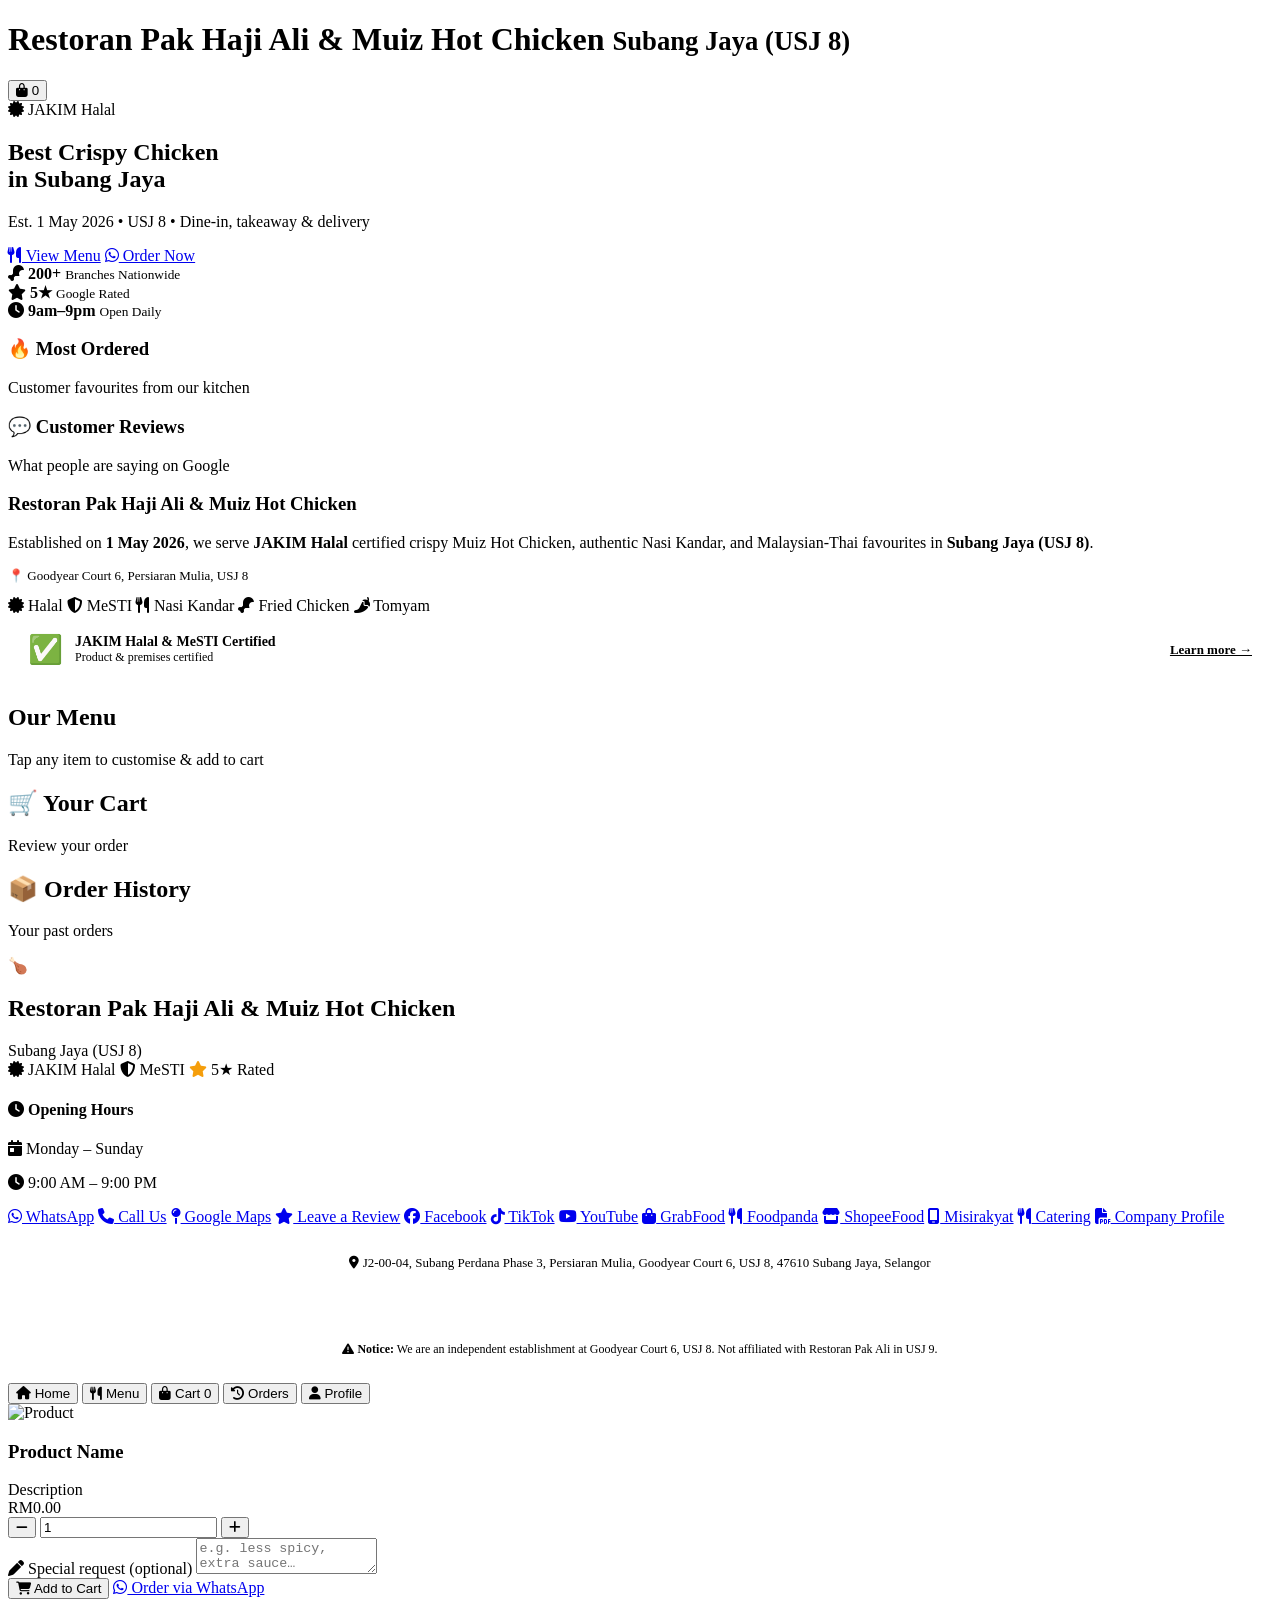
==== index.html @ 06a5733d "Add initial index.html for restaurant website Initial HTML structure for Restoran Pak Haji Ali & Mui" ====
<!DOCTYPE html>
<html lang="en">
<head>
    <meta charset="UTF-8" />
    <meta name="viewport" content="width=device-width, initial-scale=1.0, viewport-fit=cover, maximum-scale=1.0, user-scalable=no" />
    <meta name="theme-color" content="#d62828" />
    <meta name="apple-mobile-web-app-capable" content="yes" />
    <meta name="apple-mobile-web-app-status-bar-style" content="black-translucent" />
    <meta name="apple-mobile-web-app-title" content="Restoran Pak Haji Ali & Muiz Hot Chicken" />
    <meta name="description" content="Restoran Pak Haji Ali & Muiz Hot Chicken - Subang Jaya (USJ 8). JAKIM Halal certified, serving crispy fried chicken, Nasi Kandar & Malaysian-Thai cuisine." />
    <link rel="manifest" href="manifest.json" />
    <link rel="icon" type="image/svg+xml" href="favicon.svg" />
    <link rel="icon" type="image/png" sizes="96x96" href="favicon-96x96.png" />
    <link rel="apple-touch-icon" href="apple-touch-icon.png" />

    <title>Restoran Pak Haji Ali & Muiz Hot Chicken - Subang Jaya (USJ 8)</title>

    <!-- Font Awesome (non-blocking) -->
    <link rel="preload" href="https://cdnjs.cloudflare.com/ajax/libs/font-awesome/6.5.0/webfonts/fa-solid-900.woff2" as="font" type="font/woff2" crossorigin />
    <link rel="stylesheet" href="https://cdnjs.cloudflare.com/ajax/libs/font-awesome/6.5.0/css/all.min.css" media="print" onload="this.media='all'" />
    <noscript><link rel="stylesheet" href="https://cdnjs.cloudflare.com/ajax/libs/font-awesome/6.5.0/css/all.min.css" /></noscript>

    <!-- Main CSS -->
    <link rel="stylesheet" href="style.css" />
</head>
<body>

    <!-- ===== TOAST ===== -->
    <div id="toast" class="toast"></div>

    <!-- ===== APP HEADER ===== -->
    <header class="app-header">
        <div class="app-header-inner">
            <h1>
                Restoran Pak Haji Ali &amp; Muiz Hot Chicken
                <small>Subang Jaya (USJ 8)</small>
            </h1>
            <div class="header-actions">
                <button id="headerCartBtn" aria-label="Cart">
                    <i class="fas fa-shopping-bag"></i>
                    <span class="header-cart-badge" id="headerCartBadge">0</span>
                </button>
            </div>
        </div>
    </header>

    <!-- ===== PAGES ===== -->

    <!-- HOME -->
    <main class="container" id="pageHome">
        <div class="page active" data-page="home">

            <!-- Hero -->
            <div class="hero">
                <div class="hero-badge"><i class="fas fa-certificate"></i> JAKIM Halal</div>
                <h2>Best Crispy Chicken<br />in Subang Jaya</h2>
                <p>Est. 1 May 2026 • USJ 8 • Dine-in, takeaway &amp; delivery</p>
                <div class="hero-actions">
                    <a href="#menu" class="btn btn-white" id="heroMenuBtn"><i class="fas fa-utensils"></i> View Menu</a>
                    <a href="https://wa.me/60179081447?text=Hi%2C%20I%20want%20to%20place%20an%20order%20from%20Restoran%20Pak%20Haji%20Ali%20%26%20Muiz%20Hot%20Chicken%20-%20Subang%20Jaya%20(USJ%208)." target="_blank" rel="noopener" class="btn btn-outline-white"><i class="fab fa-whatsapp"></i> Order Now</a>
                </div>
            </div>

            <!-- Quick Stats -->
            <div class="quick-stats">
                <div class="quick-stat">
                    <i class="fas fa-drumstick-bite"></i>
                    <strong>200+</strong>
                    <small>Branches Nationwide</small>
                </div>
                <div class="quick-stat">
                    <i class="fas fa-star"></i>
                    <strong>5★</strong>
                    <small>Google Rated</small>
                </div>
                <div class="quick-stat">
                    <i class="fas fa-clock"></i>
                    <strong>9am–9pm</strong>
                    <small>Open Daily</small>
                </div>
            </div>

            <!-- Featured Items -->
            <div style="margin-bottom: 6px;">
                <h3 class="section-title">🔥 Most Ordered</h3>
                <p class="section-sub">Customer favourites from our kitchen</p>
            </div>
            <div class="featured-scroll" id="featuredScroll">
                <!-- Rendered by JS -->
            </div>

            <!-- Reviews -->
            <div style="margin-top: 6px; margin-bottom: 6px;">
                <h3 class="section-title">💬 Customer Reviews</h3>
                <p class="section-sub">What people are saying on Google</p>
            </div>
            <div class="review-scroll" id="reviewScroll">
                <!-- Rendered by JS -->
            </div>

            <!-- About Snippet -->
            <div class="about-snippet">
                <h3>Restoran <span>Pak Haji Ali</span> &amp; Muiz Hot Chicken</h3>
                <p>Established on <strong>1 May 2026</strong>, we serve <strong>JAKIM Halal</strong> certified crispy Muiz Hot Chicken, authentic Nasi Kandar, and Malaysian-Thai favourites in <strong>Subang Jaya (USJ 8)</strong>.</p>
                <p style="font-size:13px;color:var(--text-tertiary);">📍 Goodyear Court 6, Persiaran Mulia, USJ 8</p>
                <div class="tags">
                    <span><i class="fas fa-certificate" style="color:var(--primary);"></i> Halal</span>
                    <span><i class="fas fa-shield-halved" style="color:var(--primary);"></i> MeSTI</span>
                    <span><i class="fas fa-utensils"></i> Nasi Kandar</span>
                    <span><i class="fas fa-drumstick-bite"></i> Fried Chicken</span>
                    <span><i class="fas fa-pepper-hot"></i> Tomyam</span>
                </div>
            </div>

            <!-- Certifications -->
            <div style="background:var(--bg-card);border-radius:var(--radius);padding:18px 20px;box-shadow:var(--shadow);margin-bottom:16px;">
                <div style="display:flex;flex-wrap:wrap;gap:10px;align-items:center;justify-content:space-between;">
                    <div style="display:flex;align-items:center;gap:12px;">
                        <span style="font-size:28px;">✅</span>
                        <div>
                            <div style="font-weight:700;font-size:14px;color:var(--dark);">JAKIM Halal &amp; MeSTI Certified</div>
                            <div style="font-size:12px;color:var(--text-tertiary);">Product &amp; premises certified</div>
                        </div>
                    </div>
                    <a href="#profile" style="font-size:13px;font-weight:600;color:var(--primary);">Learn more →</a>
                </div>
            </div>

        </div>
    </main>

    <!-- MENU -->
    <main class="container" id="pageMenu">
        <div class="page" data-page="menu">

            <div style="margin-bottom:4px;">
                <h2 class="section-title">Our Menu</h2>
                <p class="section-sub">Tap any item to customise &amp; add to cart</p>
            </div>

            <!-- Category filter -->
            <div class="menu-categories" id="menuCategories">
                <!-- Rendered by JS -->
            </div>

            <!-- Product grid -->
            <div class="menu-grid" id="menuGrid">
                <!-- Rendered by JS -->
            </div>

        </div>
    </main>

    <!-- CART -->
    <main class="container" id="pageCart">
        <div class="page" data-page="cart">

            <h2 class="section-title">🛒 Your Cart</h2>
            <p class="section-sub" id="cartSub">Review your order</p>

            <div id="cartContent">
                <!-- Rendered by JS -->
            </div>

        </div>
    </main>

    <!-- ORDERS -->
    <main class="container" id="pageOrders">
        <div class="page" data-page="orders">

            <h2 class="section-title">📦 Order History</h2>
            <p class="section-sub">Your past orders</p>

            <div id="ordersContent">
                <!-- Rendered by JS -->
            </div>

        </div>
    </main>

    <!-- PROFILE -->
    <main class="container" id="pageProfile">
        <div class="page" data-page="profile">

            <div class="profile-card">
                <div class="logo">🍗</div>
                <h2>Restoran Pak Haji Ali &amp; Muiz Hot Chicken</h2>
                <div class="sub">Subang Jaya (USJ 8)</div>
                <div class="badge-row">
                    <span><i class="fas fa-certificate" style="color:var(--primary);"></i> JAKIM Halal</span>
                    <span><i class="fas fa-shield-halved" style="color:var(--primary);"></i> MeSTI</span>
                    <span><i class="fas fa-star" style="color:#f59e0b;"></i> 5★ Rated</span>
                </div>
            </div>

            <div class="profile-hours">
                <h4><i class="fas fa-clock" style="color:var(--primary);"></i> Opening Hours</h4>
                <p><i class="fas fa-calendar-day"></i> Monday – Sunday</p>
                <p><i class="fas fa-clock"></i> 9:00 AM – 9:00 PM</p>
            </div>

            <div class="profile-links">
                <a href="https://wa.me/60179081447?text=Hi%2C%20I%20want%20to%20place%20an%20order%20from%20Restoran%20Pak%20Haji%20Ali%20%26%20Muiz%20Hot%20Chicken%20-%20Subang%20Jaya%20(USJ%208)." target="_blank" rel="noopener"><i class="fab fa-whatsapp"></i> WhatsApp</a>
                <a href="tel:+60179081447"><i class="fas fa-phone"></i> Call Us</a>
                <a href="https://g.page/r/CUrZw9xvAXIPEBE" target="_blank" rel="noopener"><i class="fas fa-map-pin"></i> Google Maps</a>
                <a href="https://g.page/r/CUrZw9xvAXIPEBE/review" target="_blank" rel="noopener"><i class="fas fa-star"></i> Leave a Review</a>
                <a href="https://www.facebook.com/61591075012810/" target="_blank" rel="noopener"><i class="fab fa-facebook"></i> Facebook</a>
                <a href="https://www.tiktok.com/@muiz.fried.chicken" target="_blank" rel="noopener"><i class="fab fa-tiktok"></i> TikTok</a>
                <a href="https://www.youtube.com/@MHCRestoranPakHajiAli" target="_blank" rel="noopener"><i class="fab fa-youtube"></i> YouTube</a>
                <a href="https://r.grab.com/g/6-20260630_094247_c8be9e5df8e142aeba682bdb1ba93358_MEXMPS-1-C6D2TUKFCP2UT6" target="_blank" rel="noopener"><i class="fas fa-bag-shopping"></i> GrabFood</a>
                <a href="https://www.foodpanda.my/restaurant/bn66/restoran-pak-haji-ali-and-muiz-hot-chicken-bn66" target="_blank" rel="noopener"><i class="fas fa-utensils"></i> Foodpanda</a>
                <a href="https://shopee.com.my/universal-link/now-food/shop/20561288?deep_and_deferred=1&shareChannel=copy_info" target="_blank" rel="noopener"><i class="fas fa-store"></i> ShopeeFood</a>
                <a href="https://link.misirakyat.com/vendor/a1fc8eb6-2559-4031-b513-e5c07874a04b" target="_blank" rel="noopener"><i class="fas fa-mobile-screen"></i> Misirakyat</a>
                <a href="/menu/catering/"><i class="fas fa-utensils"></i> Catering</a>
                <a href="/menu/company-profile.html"><i class="fas fa-file-pdf"></i> Company Profile</a>
            </div>

            <div style="background:var(--bg-card);border-radius:var(--radius);padding:16px 18px;box-shadow:var(--shadow);font-size:13px;color:var(--text-tertiary);text-align:center;margin-bottom:16px;">
                <p><i class="fas fa-location-dot" style="color:var(--primary);"></i> J2-00-04, Subang Perdana Phase 3, Persiaran Mulia, Goodyear Court 6, USJ 8, 47610 Subang Jaya, Selangor</p>
            </div>

            <div style="background:var(--bg-card);border-radius:var(--radius);padding:14px 16px;box-shadow:var(--shadow);font-size:12px;color:var(--text-tertiary);text-align:center;border-left:3px solid var(--primary);">
                <p><i class="fas fa-triangle-exclamation" style="color:var(--primary);"></i> <strong>Notice:</strong> We are an independent establishment at Goodyear Court 6, USJ 8. Not affiliated with Restoran Pak Ali in USJ 9.</p>
            </div>

        </div>
    </main>

    <!-- ===== BOTTOM NAV ===== -->
    <nav class="bottom-nav" id="bottomNav" role="tablist">
        <button class="active" data-page="home" role="tab" aria-selected="true">
            <i class="fas fa-house"></i>
            <span>Home</span>
        </button>
        <button data-page="menu" role="tab" aria-selected="false">
            <i class="fas fa-utensils"></i>
            <span>Menu</span>
        </button>
        <button data-page="cart" role="tab" aria-selected="false" id="navCartBtn">
            <i class="fas fa-shopping-bag"></i>
            <span>Cart</span>
            <span class="nav-badge" id="navCartBadge">0</span>
        </button>
        <button data-page="orders" role="tab" aria-selected="false">
            <i class="fas fa-clock-rotate-left"></i>
            <span>Orders</span>
        </button>
        <button data-page="profile" role="tab" aria-selected="false">
            <i class="fas fa-user"></i>
            <span>Profile</span>
        </button>
    </nav>

    <!-- ===== MODAL ===== -->
    <div class="modal-overlay" id="modalOverlay">
        <div class="modal-sheet" id="modalSheet">
            <div class="handle"></div>
            <img id="modalImg" src="" alt="Product" />
            <h3 id="modalName">Product Name</h3>
            <div class="desc" id="modalDesc">Description</div>
            <div class="price" id="modalPrice">RM0.00</div>

            <div class="qty-row">
                <button id="modalQtyMinus"><i class="fas fa-minus"></i></button>
                <input type="number" id="modalQty" value="1" min="1" />
                <button id="modalQtyPlus"><i class="fas fa-plus"></i></button>
            </div>

            <div class="request-field">
                <label for="modalRequest"><i class="fas fa-pen"></i> Special request (optional)</label>
                <textarea id="modalRequest" rows="2" placeholder="e.g. less spicy, extra sauce…"></textarea>
            </div>

            <div class="modal-actions">
                <button class="btn-add" id="modalAddCart"><i class="fas fa-shopping-cart"></i> Add to Cart</button>
                <a class="btn-wa" id="modalWaBtn" href="#" target="_blank" rel="noopener"><i class="fab fa-whatsapp"></i> Order via WhatsApp</a>
            </div>
        </div>
    </div>

    <!-- ===== SCRIPTS ===== -->
    <script src="script.js" defer></script>
</body>
                                            </html>
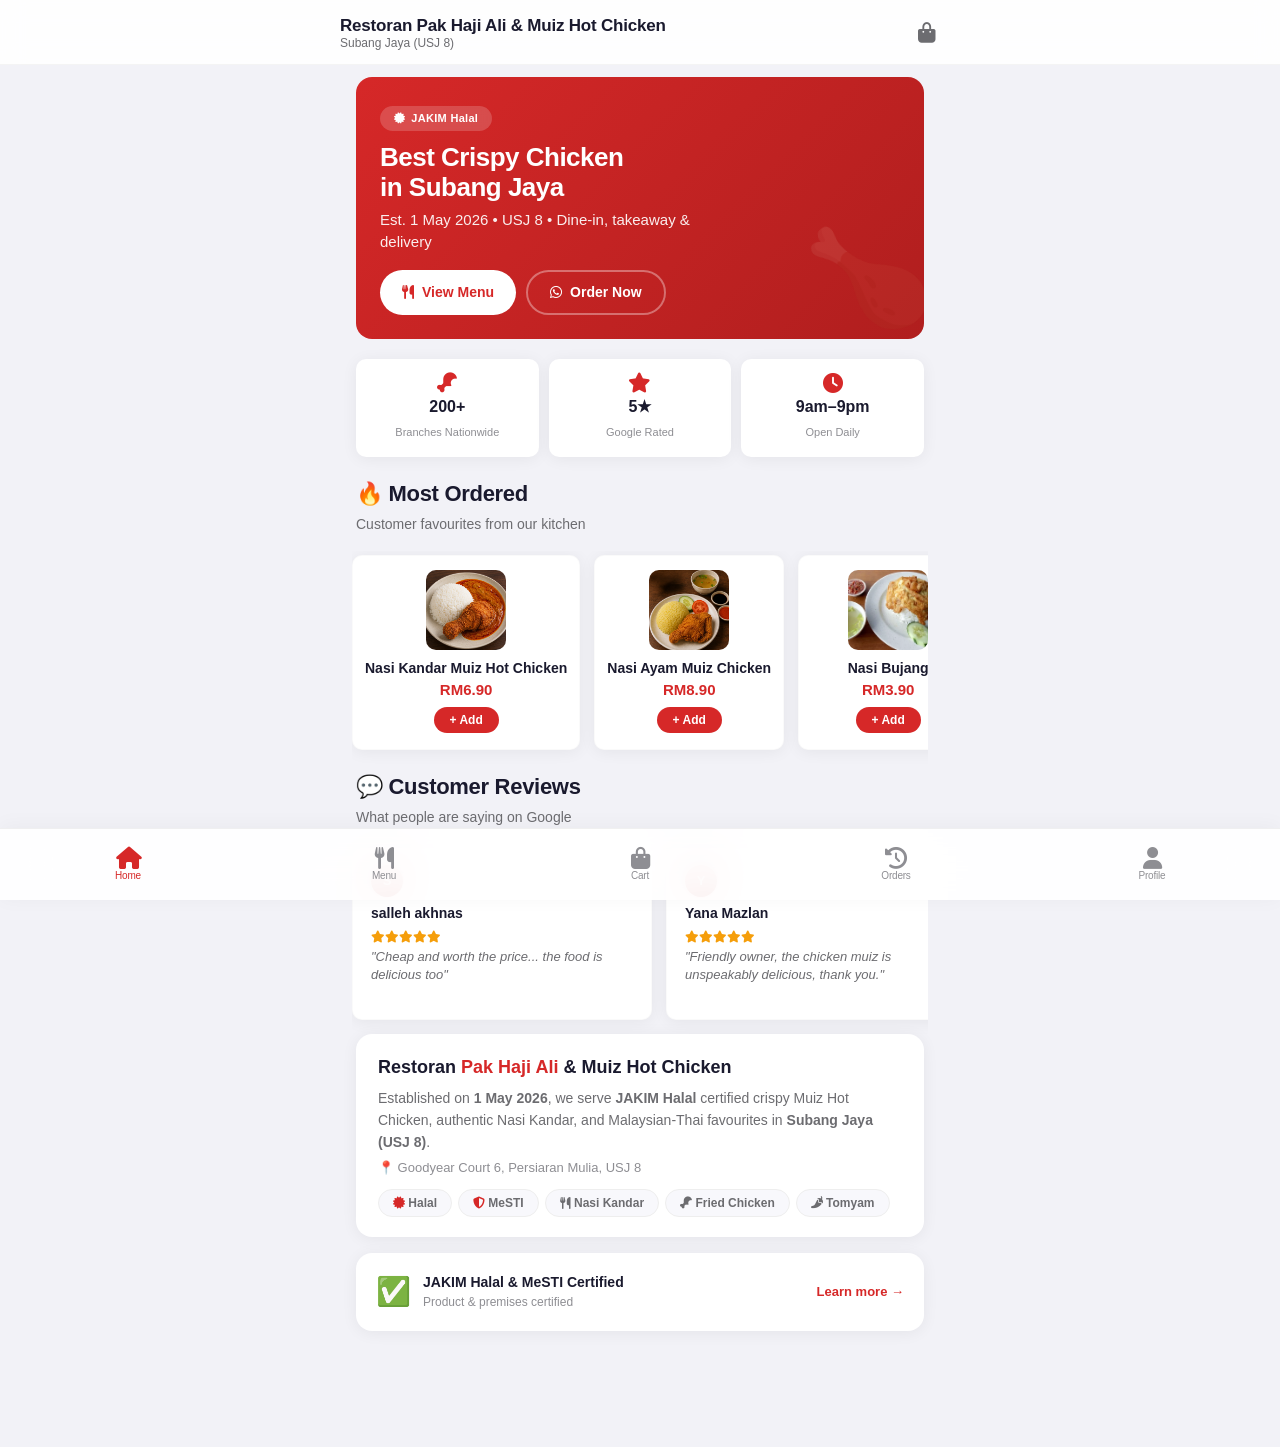
==== commit 3b70eed8: "Enhance SEO with Open Graph and Twitter meta tags Added Open Graph and Twitter Card meta tags for be" ====
--- a/index.html
+++ b/index.html
@@ -14,6 +14,24 @@
     <link rel="apple-touch-icon" href="apple-touch-icon.png" />
 
     <title>Restoran Pak Haji Ali & Muiz Hot Chicken - Subang Jaya (USJ 8)</title>
+     <!-- ✅ ADD THESE LINES -->
+    <link rel="canonical" href="https://pakhajiali.github.io/muizhotchichicken/" />
+    
+    <!-- Open Graph for social sharing (WhatsApp, Facebook, etc.) -->
+    <meta property="og:title" content="Restoran Pak Haji Ali & Muiz Hot Chicken - Subang Jaya (USJ 8)" />
+    <meta property="og:description" content="JAKIM Halal certified crispy Muiz Hot Chicken, Nasi Kandar & Tomyam in USJ 8. Order now for dine-in or delivery!" />
+    <meta property="og:image" content="https://pakhajiali.github.io/muizhotchichicken/logo.webp" />
+    <meta property="og:image:width" content="1200" />
+    <meta property="og:image:height" content="630" />
+    <meta property="og:url" content="https://pakhajiali.github.io/muizhotchichicken/" />
+    <meta property="og:type" content="website" />
+    <meta property="og:site_name" content="Restoran Pak Haji Ali & Muiz Hot Chicken" />
+    
+    <!-- Twitter Cards -->
+    <meta name="twitter:card" content="summary_large_image" />
+    <meta name="twitter:title" content="Restoran Pak Haji Ali & Muiz Hot Chicken - Subang Jaya (USJ 8)" />
+    <meta name="twitter:description" content="JAKIM Halal certified crispy Muiz Hot Chicken, Nasi Kandar & Tomyam in USJ 8." />
+    <meta name="twitter:image" content="https://pakhajiali.github.io/muizhotchichicken/logo.webp" />
 
     <!-- Font Awesome (non-blocking) -->
     <link rel="preload" href="https://cdnjs.cloudflare.com/ajax/libs/font-awesome/6.5.0/webfonts/fa-solid-900.woff2" as="font" type="font/woff2" crossorigin />
--- a/style.css
+++ b/style.css
@@ -0,0 +1,1219 @@
+/* ============================================================
+   RESET & BASE
+   ============================================================ */
+*,
+*::before,
+*::after {
+    margin: 0;
+    padding: 0;
+    box-sizing: border-box;
+}
+:root {
+    --primary: #d62828;
+    --primary-dark: #b01e1e;
+    --primary-light: #ff6b6b;
+    --primary-gradient: linear-gradient(135deg, #d62828, #b01e1e);
+    --dark: #1a1a2e;
+    --text: #1c1c1e;
+    --text-secondary: #6c6c70;
+    --text-tertiary: #8e8e93;
+    --bg: #f2f2f7;
+    --bg-card: #ffffff;
+    --bg-card-alt: #f8f8fc;
+    --shadow: 0 2px 16px rgba(0, 0, 0, 0.06);
+    --shadow-lg: 0 8px 40px rgba(0, 0, 0, 0.10);
+    --radius: 16px;
+    --radius-sm: 10px;
+    --radius-full: 9999px;
+    --nav-height: 72px;
+    --safe-bottom: env(safe-area-inset-bottom, 0px);
+    --transition: 0.25s cubic-bezier(0.2, 0.9, 0.4, 1);
+}
+html {
+    scroll-behavior: smooth;
+    -webkit-tap-highlight-color: transparent;
+}
+body {
+    font-family: -apple-system, BlinkMacSystemFont, "Segoe UI", Roboto, Helvetica, Arial, sans-serif;
+    background: var(--bg);
+    color: var(--text);
+    line-height: 1.5;
+    padding-bottom: calc(var(--nav-height) + var(--safe-bottom) + 8px);
+    min-height: 100vh;
+    min-height: 100dvh;
+    overflow-x: hidden;
+    -webkit-font-smoothing: antialiased;
+    -moz-osx-font-smoothing: grayscale;
+}
+a {
+    text-decoration: none;
+    color: inherit;
+}
+img {
+    display: block;
+    max-width: 100%;
+}
+button {
+    font: inherit;
+    cursor: pointer;
+    border: none;
+    background: none;
+    -webkit-tap-highlight-color: transparent;
+}
+input,
+textarea {
+    font: inherit;
+    outline: none;
+    border: none;
+}
+::-webkit-scrollbar {
+    width: 4px;
+    height: 4px;
+}
+::-webkit-scrollbar-track {
+    background: transparent;
+}
+::-webkit-scrollbar-thumb {
+    background: var(--primary);
+    border-radius: 20px;
+}
+
+/* ============================================================
+   UTILITY
+   ============================================================ */
+.container {
+    max-width: 600px;
+    margin: 0 auto;
+    padding: 0 16px;
+}
+.section-title {
+    font-size: 22px;
+    font-weight: 700;
+    letter-spacing: -0.3px;
+    color: var(--dark);
+    margin-bottom: 4px;
+}
+.section-sub {
+    font-size: 14px;
+    color: var(--text-secondary);
+    margin-bottom: 16px;
+}
+.badge-red {
+    display: inline-flex;
+    align-items: center;
+    gap: 6px;
+    background: #fef0ef;
+    color: var(--primary);
+    padding: 4px 14px;
+    border-radius: var(--radius-full);
+    font-size: 11px;
+    font-weight: 700;
+    text-transform: uppercase;
+    letter-spacing: 0.4px;
+    border: 1px solid rgba(214, 40, 40, 0.12);
+}
+
+/* ============================================================
+   PAGE CONTAINER
+   ============================================================ */
+.page {
+    display: none;
+    animation: fadeUp 0.35s ease;
+    padding-top: 12px;
+    padding-bottom: 20px;
+}
+.page.active {
+    display: block;
+}
+@keyframes fadeUp {
+    from {
+        opacity: 0;
+        transform: translateY(18px);
+    }
+    to {
+        opacity: 1;
+        transform: translateY(0);
+    }
+}
+
+/* ============================================================
+   HEADER (app-style)
+   ============================================================ */
+.app-header {
+    background: var(--bg-card);
+    padding: 14px 16px 12px;
+    border-bottom: 1px solid rgba(0, 0, 0, 0.04);
+    position: sticky;
+    top: 0;
+    z-index: 50;
+    backdrop-filter: blur(12px);
+    -webkit-backdrop-filter: blur(12px);
+    background: rgba(255, 255, 255, 0.88);
+}
+.app-header-inner {
+    max-width: 600px;
+    margin: 0 auto;
+    display: flex;
+    align-items: center;
+    justify-content: space-between;
+}
+.app-header h1 {
+    font-size: 17px;
+    font-weight: 700;
+    letter-spacing: -0.2px;
+    color: var(--dark);
+    line-height: 1.2;
+}
+.app-header h1 small {
+    display: block;
+    font-size: 12px;
+    font-weight: 400;
+    color: var(--text-secondary);
+    letter-spacing: 0;
+}
+.header-actions {
+    display: flex;
+    align-items: center;
+    gap: 12px;
+}
+.header-actions button {
+    position: relative;
+    font-size: 20px;
+    color: var(--text-secondary);
+    padding: 4px;
+    transition: var(--transition);
+}
+.header-actions button:hover {
+    color: var(--primary);
+}
+.header-cart-badge {
+    position: absolute;
+    top: -4px;
+    right: -6px;
+    background: var(--primary);
+    color: #fff;
+    font-size: 10px;
+    font-weight: 700;
+    min-width: 18px;
+    height: 18px;
+    border-radius: 30px;
+    display: flex;
+    align-items: center;
+    justify-content: center;
+    padding: 0 5px;
+}
+
+/* ============================================================
+   BOTTOM NAV – iOS STYLE
+   ============================================================ */
+.bottom-nav {
+    position: fixed;
+    bottom: 0;
+    left: 0;
+    right: 0;
+    height: calc(var(--nav-height) + var(--safe-bottom));
+    padding-bottom: var(--safe-bottom);
+    background: rgba(255, 255, 255, 0.92);
+    backdrop-filter: blur(24px);
+    -webkit-backdrop-filter: blur(24px);
+    border-top: 1px solid rgba(0, 0, 0, 0.06);
+    display: flex;
+    align-items: stretch;
+    justify-content: space-around;
+    z-index: 999;
+    box-shadow: 0 -2px 20px rgba(0, 0, 0, 0.04);
+}
+.bottom-nav button {
+    flex: 1;
+    display: flex;
+    flex-direction: column;
+    align-items: center;
+    justify-content: center;
+    gap: 1px;
+    font-size: 10px;
+    font-weight: 500;
+    color: var(--text-tertiary);
+    transition: var(--transition);
+    padding: 4px 0;
+    position: relative;
+    -webkit-tap-highlight-color: transparent;
+}
+.bottom-nav button i {
+    font-size: 22px;
+    transition: var(--transition);
+}
+.bottom-nav button span {
+    line-height: 1.2;
+    letter-spacing: -0.2px;
+}
+.bottom-nav button.active {
+    color: var(--primary);
+}
+.bottom-nav button.active i {
+    transform: scale(1.02);
+}
+.bottom-nav .nav-badge {
+    position: absolute;
+    top: 2px;
+    right: 50%;
+    transform: translateX(calc(50% + 16px));
+    background: var(--primary);
+    color: #fff;
+    font-size: 9px;
+    font-weight: 700;
+    min-width: 16px;
+    height: 16px;
+    border-radius: 30px;
+    display: flex;
+    align-items: center;
+    justify-content: center;
+    padding: 0 5px;
+    line-height: 1;
+}
+
+/* ============================================================
+   HOME PAGE
+   ============================================================ */
+.hero {
+    background: var(--primary-gradient);
+    border-radius: var(--radius);
+    padding: 28px 24px 24px;
+    margin-bottom: 20px;
+    color: #fff;
+    position: relative;
+    overflow: hidden;
+}
+.hero::after {
+    content: "🍗";
+    position: absolute;
+    right: -8px;
+    bottom: -12px;
+    font-size: 100px;
+    opacity: 0.10;
+    transform: rotate(-8deg);
+}
+.hero-badge {
+    display: inline-flex;
+    align-items: center;
+    gap: 6px;
+    background: rgba(255, 255, 255, 0.18);
+    padding: 4px 14px;
+    border-radius: var(--radius-full);
+    font-size: 11px;
+    font-weight: 600;
+    letter-spacing: 0.3px;
+    margin-bottom: 12px;
+    backdrop-filter: blur(4px);
+}
+.hero h2 {
+    font-size: 26px;
+    font-weight: 800;
+    letter-spacing: -0.5px;
+    line-height: 1.15;
+    margin-bottom: 6px;
+}
+.hero p {
+    font-size: 15px;
+    opacity: 0.92;
+    max-width: 320px;
+    margin-bottom: 16px;
+    line-height: 1.5;
+}
+.hero-actions {
+    display: flex;
+    flex-wrap: wrap;
+    gap: 10px;
+}
+.hero-actions .btn {
+    padding: 10px 22px;
+    border-radius: var(--radius-full);
+    font-weight: 700;
+    font-size: 14px;
+    display: inline-flex;
+    align-items: center;
+    gap: 8px;
+    transition: var(--transition);
+}
+.btn-white {
+    background: #fff;
+    color: var(--primary);
+}
+.btn-white:hover {
+    transform: scale(1.03);
+    box-shadow: 0 4px 20px rgba(0, 0, 0, 0.15);
+}
+.btn-outline-white {
+    background: transparent;
+    color: #fff;
+    border: 2px solid rgba(255, 255, 255, 0.35);
+}
+.btn-outline-white:hover {
+    background: rgba(255, 255, 255, 0.10);
+    border-color: rgba(255, 255, 255, 0.6);
+}
+
+.quick-stats {
+    display: grid;
+    grid-template-columns: repeat(3, 1fr);
+    gap: 10px;
+    margin-bottom: 20px;
+}
+.quick-stat {
+    background: var(--bg-card);
+    border-radius: var(--radius-sm);
+    padding: 14px 10px;
+    text-align: center;
+    box-shadow: var(--shadow);
+}
+.quick-stat i {
+    font-size: 20px;
+    color: var(--primary);
+    display: block;
+    margin-bottom: 2px;
+}
+.quick-stat strong {
+    display: block;
+    font-size: 16px;
+    font-weight: 800;
+    color: var(--dark);
+}
+.quick-stat small {
+    font-size: 11px;
+    color: var(--text-tertiary);
+}
+
+.featured-scroll {
+    display: flex;
+    gap: 14px;
+    overflow-x: auto;
+    padding: 4px 0 14px;
+    scroll-snap-type: x mandatory;
+    -webkit-overflow-scrolling: touch;
+    margin: 0 -4px;
+}
+.featured-scroll::-webkit-scrollbar {
+    display: none;
+}
+.featured-card {
+    flex: 0 0 160px;
+    scroll-snap-align: start;
+    background: var(--bg-card);
+    border-radius: var(--radius-sm);
+    padding: 14px 12px 16px;
+    box-shadow: var(--shadow);
+    text-align: center;
+    transition: var(--transition);
+    border: 1px solid rgba(0, 0, 0, 0.02);
+}
+.featured-card:active {
+    transform: scale(0.96);
+}
+.featured-card img {
+    width: 80px;
+    height: 80px;
+    border-radius: var(--radius-sm);
+    object-fit: cover;
+    margin: 0 auto 8px;
+    background: #f5f0eb;
+}
+.featured-card h4 {
+    font-size: 14px;
+    font-weight: 700;
+    color: var(--dark);
+    white-space: nowrap;
+    overflow: hidden;
+    text-overflow: ellipsis;
+}
+.featured-card .price {
+    font-size: 15px;
+    font-weight: 800;
+    color: var(--primary);
+}
+.featured-card .add-btn {
+    margin-top: 6px;
+    background: var(--primary);
+    color: #fff;
+    padding: 4px 16px;
+    border-radius: var(--radius-full);
+    font-size: 12px;
+    font-weight: 700;
+    transition: var(--transition);
+}
+.featured-card .add-btn:active {
+    transform: scale(0.92);
+}
+
+.review-scroll {
+    display: flex;
+    gap: 14px;
+    overflow-x: auto;
+    padding: 4px 0 14px;
+    scroll-snap-type: x mandatory;
+    -webkit-overflow-scrolling: touch;
+    margin: 0 -4px;
+}
+.review-scroll::-webkit-scrollbar {
+    display: none;
+}
+.review-card {
+    flex: 0 0 260px;
+    scroll-snap-align: start;
+    background: var(--bg-card);
+    border-radius: var(--radius-sm);
+    padding: 16px 18px;
+    box-shadow: var(--shadow);
+    border: 1px solid rgba(0, 0, 0, 0.02);
+}
+.review-card .avatar {
+    width: 32px;
+    height: 32px;
+    border-radius: 50%;
+    background: var(--primary-gradient);
+    color: #fff;
+    display: flex;
+    align-items: center;
+    justify-content: center;
+    font-weight: 700;
+    font-size: 13px;
+    text-transform: uppercase;
+    margin-bottom: 6px;
+}
+.review-card .name {
+    font-weight: 700;
+    font-size: 14px;
+    color: var(--dark);
+}
+.review-card .text {
+    font-size: 13px;
+    color: var(--text-secondary);
+    font-style: italic;
+    margin-top: 2px;
+    line-height: 1.4;
+}
+.review-card .stars {
+    color: #f59e0b;
+    font-size: 12px;
+    margin-top: 4px;
+}
+
+.about-snippet {
+    background: var(--bg-card);
+    border-radius: var(--radius);
+    padding: 20px 22px;
+    box-shadow: var(--shadow);
+    margin-bottom: 16px;
+}
+.about-snippet h3 {
+    font-size: 18px;
+    font-weight: 800;
+    color: var(--dark);
+    margin-bottom: 6px;
+}
+.about-snippet h3 span {
+    color: var(--primary);
+}
+.about-snippet p {
+    font-size: 14px;
+    color: var(--text-secondary);
+    line-height: 1.6;
+    margin-bottom: 4px;
+}
+.about-snippet .tags {
+    display: flex;
+    flex-wrap: wrap;
+    gap: 6px;
+    margin-top: 10px;
+}
+.about-snippet .tags span {
+    background: var(--bg-card-alt);
+    padding: 4px 14px;
+    border-radius: var(--radius-full);
+    font-size: 12px;
+    font-weight: 600;
+    color: var(--text-secondary);
+    border: 1px solid #eee;
+}
+
+/* ============================================================
+   MENU PAGE
+   ============================================================ */
+.menu-categories {
+    display: flex;
+    gap: 8px;
+    overflow-x: auto;
+    padding: 4px 0 14px;
+    -webkit-overflow-scrolling: touch;
+    margin: 0 -4px;
+    scrollbar-width: none;
+}
+.menu-categories::-webkit-scrollbar {
+    display: none;
+}
+.menu-categories button {
+    flex: 0 0 auto;
+    padding: 8px 18px;
+    border-radius: var(--radius-full);
+    font-size: 13px;
+    font-weight: 600;
+    color: var(--text-secondary);
+    background: var(--bg-card);
+    border: 1px solid #e8e8ed;
+    transition: var(--transition);
+    white-space: nowrap;
+    box-shadow: var(--shadow);
+}
+.menu-categories button.active {
+    background: var(--primary);
+    color: #fff;
+    border-color: var(--primary);
+}
+.menu-categories button:active {
+    transform: scale(0.94);
+}
+
+.menu-grid {
+    display: grid;
+    grid-template-columns: 1fr 1fr;
+    gap: 12px;
+    margin-top: 4px;
+}
+.menu-item {
+    background: var(--bg-card);
+    border-radius: var(--radius-sm);
+    padding: 14px 14px 16px;
+    box-shadow: var(--shadow);
+    transition: var(--transition);
+    border: 1px solid rgba(0, 0, 0, 0.02);
+    display: flex;
+    flex-direction: column;
+    cursor: pointer;
+}
+.menu-item:active {
+    transform: scale(0.97);
+}
+.menu-item img {
+    width: 100%;
+    aspect-ratio: 1/1;
+    border-radius: var(--radius-sm);
+    object-fit: cover;
+    background: #f5f0eb;
+    margin-bottom: 8px;
+}
+.menu-item h4 {
+    font-size: 14px;
+    font-weight: 700;
+    color: var(--dark);
+    line-height: 1.2;
+}
+.menu-item .desc {
+    font-size: 12px;
+    color: var(--text-tertiary);
+    margin-top: 2px;
+    flex: 1;
+    line-height: 1.3;
+}
+.menu-item .bottom {
+    display: flex;
+    align-items: center;
+    justify-content: space-between;
+    margin-top: 8px;
+}
+.menu-item .price {
+    font-size: 16px;
+    font-weight: 800;
+    color: var(--primary);
+}
+.menu-item .add-small {
+    background: var(--primary);
+    color: #fff;
+    padding: 4px 14px;
+    border-radius: var(--radius-full);
+    font-size: 12px;
+    font-weight: 700;
+    transition: var(--transition);
+}
+.menu-item .add-small:active {
+    transform: scale(0.92);
+}
+
+/* ============================================================
+   CART PAGE
+   ============================================================ */
+.cart-empty {
+    text-align: center;
+    padding: 48px 20px;
+    color: var(--text-secondary);
+}
+.cart-empty i {
+    font-size: 56px;
+    color: #ddd;
+    display: block;
+    margin-bottom: 12px;
+}
+.cart-empty h3 {
+    font-size: 20px;
+    font-weight: 700;
+    color: var(--dark);
+}
+.cart-empty p {
+    font-size: 14px;
+}
+
+.cart-list {
+    display: flex;
+    flex-direction: column;
+    gap: 10px;
+    margin-bottom: 16px;
+}
+.cart-item-card {
+    background: var(--bg-card);
+    border-radius: var(--radius-sm);
+    padding: 14px 16px;
+    box-shadow: var(--shadow);
+    display: flex;
+    align-items: center;
+    gap: 14px;
+    border: 1px solid rgba(0, 0, 0, 0.02);
+}
+.cart-item-card img {
+    width: 52px;
+    height: 52px;
+    border-radius: var(--radius-sm);
+    object-fit: cover;
+    background: #f5f0eb;
+    flex-shrink: 0;
+}
+.cart-item-card .info {
+    flex: 1;
+    min-width: 0;
+}
+.cart-item-card .info h4 {
+    font-size: 14px;
+    font-weight: 700;
+    color: var(--dark);
+}
+.cart-item-card .info .price {
+    font-size: 14px;
+    font-weight: 700;
+    color: var(--primary);
+}
+.cart-item-card .info .request {
+    font-size: 11px;
+    color: var(--text-tertiary);
+    font-style: italic;
+    margin-top: 1px;
+}
+.cart-item-card .controls {
+    display: flex;
+    align-items: center;
+    gap: 6px;
+    flex-shrink: 0;
+}
+.cart-item-card .controls button {
+    width: 28px;
+    height: 28px;
+    border-radius: 50%;
+    background: var(--bg-card-alt);
+    font-size: 14px;
+    font-weight: 700;
+    color: var(--text-secondary);
+    transition: var(--transition);
+    display: flex;
+    align-items: center;
+    justify-content: center;
+    border: 1px solid #e8e8ed;
+}
+.cart-item-card .controls button:active {
+    transform: scale(0.90);
+}
+.cart-item-card .controls button.remove {
+    background: none;
+    border: none;
+    color: #ccc;
+    font-size: 16px;
+}
+.cart-item-card .controls button.remove:active {
+    color: var(--primary);
+}
+.cart-item-card .controls .qty {
+    font-weight: 700;
+    font-size: 14px;
+    min-width: 20px;
+    text-align: center;
+}
+
+.cart-summary {
+    background: var(--bg-card);
+    border-radius: var(--radius);
+    padding: 18px 20px 20px;
+    box-shadow: var(--shadow);
+    margin-top: 4px;
+}
+.cart-summary .row {
+    display: flex;
+    justify-content: space-between;
+    font-size: 14px;
+    padding: 6px 0;
+    color: var(--text-secondary);
+}
+.cart-summary .row.total {
+    font-size: 20px;
+    font-weight: 800;
+    color: var(--dark);
+    border-top: 1px solid #eee;
+    padding-top: 12px;
+    margin-top: 4px;
+}
+.cart-summary .row.total .amount {
+    color: var(--primary);
+}
+.cart-summary .checkout-btn {
+    width: 100%;
+    padding: 14px;
+    border-radius: var(--radius-full);
+    background: #25D366;
+    color: #fff;
+    font-weight: 700;
+    font-size: 17px;
+    display: flex;
+    align-items: center;
+    justify-content: center;
+    gap: 10px;
+    margin-top: 14px;
+    transition: var(--transition);
+}
+.cart-summary .checkout-btn:active {
+    transform: scale(0.97);
+}
+.cart-summary .checkout-btn i {
+    font-size: 20px;
+}
+
+/* ============================================================
+   ORDERS PAGE
+   ============================================================ */
+.order-card {
+    background: var(--bg-card);
+    border-radius: var(--radius-sm);
+    padding: 16px 18px;
+    box-shadow: var(--shadow);
+    margin-bottom: 10px;
+    border-left: 4px solid var(--primary);
+}
+.order-card .top {
+    display: flex;
+    justify-content: space-between;
+    align-items: center;
+}
+.order-card .top .date {
+    font-size: 13px;
+    color: var(--text-tertiary);
+}
+.order-card .top .status {
+    font-size: 12px;
+    font-weight: 700;
+    color: #0d7b37;
+    background: #e8f8ed;
+    padding: 2px 14px;
+    border-radius: var(--radius-full);
+}
+.order-card .items {
+    font-size: 14px;
+    color: var(--text-secondary);
+    margin-top: 6px;
+}
+.order-card .total {
+    font-size: 16px;
+    font-weight: 800;
+    color: var(--dark);
+    margin-top: 4px;
+}
+.order-empty {
+    text-align: center;
+    padding: 48px 20px;
+    color: var(--text-secondary);
+}
+.order-empty i {
+    font-size: 48px;
+    color: #ddd;
+    display: block;
+    margin-bottom: 12px;
+}
+
+/* ============================================================
+   PROFILE PAGE
+   ============================================================ */
+.profile-card {
+    background: var(--bg-card);
+    border-radius: var(--radius);
+    padding: 24px 22px;
+    box-shadow: var(--shadow);
+    margin-bottom: 16px;
+    text-align: center;
+}
+.profile-card .logo {
+    width: 80px;
+    height: 80px;
+    border-radius: 50%;
+    background: var(--primary-gradient);
+    margin: 0 auto 12px;
+    display: flex;
+    align-items: center;
+    justify-content: center;
+    font-size: 36px;
+    color: #fff;
+    font-weight: 800;
+    box-shadow: 0 4px 20px rgba(214, 40, 40, 0.25);
+}
+.profile-card h2 {
+    font-size: 20px;
+    font-weight: 800;
+    color: var(--dark);
+}
+.profile-card .sub {
+    font-size: 14px;
+    color: var(--text-secondary);
+    margin-bottom: 4px;
+}
+.profile-card .badge-row {
+    display: flex;
+    flex-wrap: wrap;
+    justify-content: center;
+    gap: 6px;
+    margin-top: 10px;
+}
+.profile-card .badge-row span {
+    background: var(--bg-card-alt);
+    padding: 4px 14px;
+    border-radius: var(--radius-full);
+    font-size: 12px;
+    font-weight: 600;
+    color: var(--text-secondary);
+    border: 1px solid #eee;
+}
+
+.profile-links {
+    display: grid;
+    grid-template-columns: 1fr 1fr;
+    gap: 10px;
+    margin-bottom: 16px;
+}
+.profile-links a {
+    background: var(--bg-card);
+    border-radius: var(--radius-sm);
+    padding: 14px 16px;
+    box-shadow: var(--shadow);
+    display: flex;
+    align-items: center;
+    gap: 12px;
+    font-size: 14px;
+    font-weight: 600;
+    color: var(--text);
+    transition: var(--transition);
+    border: 1px solid rgba(0, 0, 0, 0.02);
+}
+.profile-links a:active {
+    transform: scale(0.96);
+}
+.profile-links a i {
+    font-size: 18px;
+    color: var(--primary);
+    width: 24px;
+    text-align: center;
+}
+
+.profile-hours {
+    background: var(--bg-card);
+    border-radius: var(--radius);
+    padding: 18px 22px;
+    box-shadow: var(--shadow);
+    margin-bottom: 16px;
+}
+.profile-hours h4 {
+    font-size: 15px;
+    font-weight: 700;
+    color: var(--dark);
+    margin-bottom: 6px;
+}
+.profile-hours p {
+    font-size: 14px;
+    color: var(--text-secondary);
+}
+.profile-hours p i {
+    color: var(--primary);
+    margin-right: 6px;
+}
+
+/* ============================================================
+   MODAL
+   ============================================================ */
+.modal-overlay {
+    position: fixed;
+    inset: 0;
+    background: rgba(0, 0, 0, 0.55);
+    backdrop-filter: blur(8px);
+    -webkit-backdrop-filter: blur(8px);
+    z-index: 2000;
+    display: none;
+    align-items: flex-end;
+    justify-content: center;
+    padding: 20px;
+}
+.modal-overlay.open {
+    display: flex;
+}
+.modal-sheet {
+    background: var(--bg-card);
+    width: 100%;
+    max-width: 500px;
+    border-radius: 28px 28px 0 0;
+    padding: 24px 24px 32px;
+    animation: slideUp 0.35s cubic-bezier(0.2, 0.9, 0.4, 1);
+    max-height: 92vh;
+    overflow-y: auto;
+}
+@keyframes slideUp {
+    from {
+        transform: translateY(60px);
+        opacity: 0;
+    }
+    to {
+        transform: translateY(0);
+        opacity: 1;
+    }
+}
+.modal-sheet .handle {
+    width: 40px;
+    height: 4px;
+    border-radius: 10px;
+    background: #ddd;
+    margin: 0 auto 16px;
+}
+.modal-sheet img {
+    width: 100%;
+    max-height: 200px;
+    object-fit: cover;
+    border-radius: var(--radius-sm);
+    background: #f5f0eb;
+    margin-bottom: 14px;
+}
+.modal-sheet h3 {
+    font-size: 22px;
+    font-weight: 800;
+    color: var(--dark);
+}
+.modal-sheet .desc {
+    font-size: 14px;
+    color: var(--text-secondary);
+    margin: 4px 0 8px;
+}
+.modal-sheet .price {
+    font-size: 28px;
+    font-weight: 800;
+    color: var(--primary);
+    margin-bottom: 14px;
+}
+.modal-sheet .qty-row {
+    display: flex;
+    align-items: center;
+    gap: 14px;
+    margin: 12px 0;
+}
+.modal-sheet .qty-row button {
+    width: 40px;
+    height: 40px;
+    border-radius: 50%;
+    background: var(--bg-card-alt);
+    font-size: 18px;
+    font-weight: 700;
+    color: var(--text-secondary);
+    border: 1px solid #e8e8ed;
+    transition: var(--transition);
+    display: flex;
+    align-items: center;
+    justify-content: center;
+}
+.modal-sheet .qty-row button:active {
+    transform: scale(0.90);
+}
+.modal-sheet .qty-row input {
+    width: 60px;
+    text-align: center;
+    font-size: 18px;
+    font-weight: 700;
+    background: var(--bg-card-alt);
+    border-radius: var(--radius-sm);
+    padding: 8px;
+    border: 1px solid #e8e8ed;
+}
+.modal-sheet .request-field {
+    margin: 12px 0 16px;
+}
+.modal-sheet .request-field label {
+    display: block;
+    font-size: 13px;
+    font-weight: 600;
+    color: var(--text-secondary);
+    margin-bottom: 4px;
+}
+.modal-sheet .request-field textarea {
+    width: 100%;
+    padding: 10px 14px;
+    border-radius: var(--radius-sm);
+    border: 1px solid #e8e8ed;
+    background: var(--bg-card-alt);
+    resize: vertical;
+    font-size: 14px;
+    transition: var(--transition);
+}
+.modal-sheet .request-field textarea:focus {
+    border-color: var(--primary);
+}
+.modal-sheet .modal-actions {
+    display: flex;
+    flex-direction: column;
+    gap: 10px;
+}
+.modal-sheet .modal-actions .btn-add {
+    background: var(--primary);
+    color: #fff;
+    padding: 14px;
+    border-radius: var(--radius-full);
+    font-weight: 700;
+    font-size: 17px;
+    display: flex;
+    align-items: center;
+    justify-content: center;
+    gap: 10px;
+    transition: var(--transition);
+}
+.modal-sheet .modal-actions .btn-add:active {
+    transform: scale(0.97);
+}
+.modal-sheet .modal-actions .btn-wa {
+    background: #25D366;
+    color: #fff;
+    padding: 14px;
+    border-radius: var(--radius-full);
+    font-weight: 700;
+    font-size: 17px;
+    display: flex;
+    align-items: center;
+    justify-content: center;
+    gap: 10px;
+    transition: var(--transition);
+}
+.modal-sheet .modal-actions .btn-wa:active {
+    transform: scale(0.97);
+}
+
+/* ============================================================
+   TOAST
+   ============================================================ */
+.toast {
+    position: fixed;
+    bottom: calc(var(--nav-height) + var(--safe-bottom) + 20px);
+    left: 50%;
+    transform: translateX(-50%) translateY(100px);
+    background: var(--dark);
+    color: #fff;
+    padding: 12px 24px;
+    border-radius: var(--radius-full);
+    font-size: 14px;
+    font-weight: 600;
+    box-shadow: var(--shadow-lg);
+    z-index: 3000;
+    opacity: 0;
+    transition: all 0.4s cubic-bezier(0.2, 0.9, 0.4, 1);
+    white-space: nowrap;
+    pointer-events: none;
+}
+.toast.show {
+    opacity: 1;
+    transform: translateX(-50%) translateY(0);
+}
+
+/* ============================================================
+   RESPONSIVE
+   ============================================================ */
+@media (max-width: 480px) {
+    .menu-grid {
+        grid-template-columns: 1fr 1fr;
+        gap: 10px;
+    }
+    .menu-item {
+        padding: 10px 10px 14px;
+    }
+    .menu-item h4 {
+        font-size: 13px;
+    }
+    .menu-item .price {
+        font-size: 14px;
+    }
+    .hero h2 {
+        font-size: 24px;
+    }
+    .hero p {
+        font-size: 14px;
+    }
+    .quick-stats {
+        grid-template-columns: repeat(3, 1fr);
+        gap: 8px;
+    }
+    .quick-stat {
+        padding: 10px 8px;
+    }
+    .quick-stat strong {
+        font-size: 14px;
+    }
+    .profile-links {
+        grid-template-columns: 1fr;
+    }
+    .featured-card {
+        flex: 0 0 140px;
+    }
+    .review-card {
+        flex: 0 0 220px;
+    }
+    .modal-sheet {
+        padding: 20px 18px 24px;
+    }
+    .modal-sheet h3 {
+        font-size: 20px;
+    }
+    .modal-sheet .price {
+        font-size: 24px;
+    }
+}
+@media (min-width: 600px) {
+    .menu-grid {
+        grid-template-columns: repeat(3, 1fr);
+    }
+    .featured-card {
+        flex: 0 0 180px;
+    }
+    .review-card {
+        flex: 0 0 300px;
+    }
+}
+@media (max-width: 380px) {
+    .menu-grid {
+        grid-template-columns: 1fr 1fr;
+        gap: 8px;
+    }
+    .menu-item {
+        padding: 8px 8px 12px;
+    }
+    .menu-item h4 {
+        font-size: 12px;
+    }
+    .menu-item .price {
+        font-size: 13px;
+    }
+    .hero h2 {
+        font-size: 20px;
+    }
+    .hero {
+        padding: 20px 16px 18px;
+    }
+}
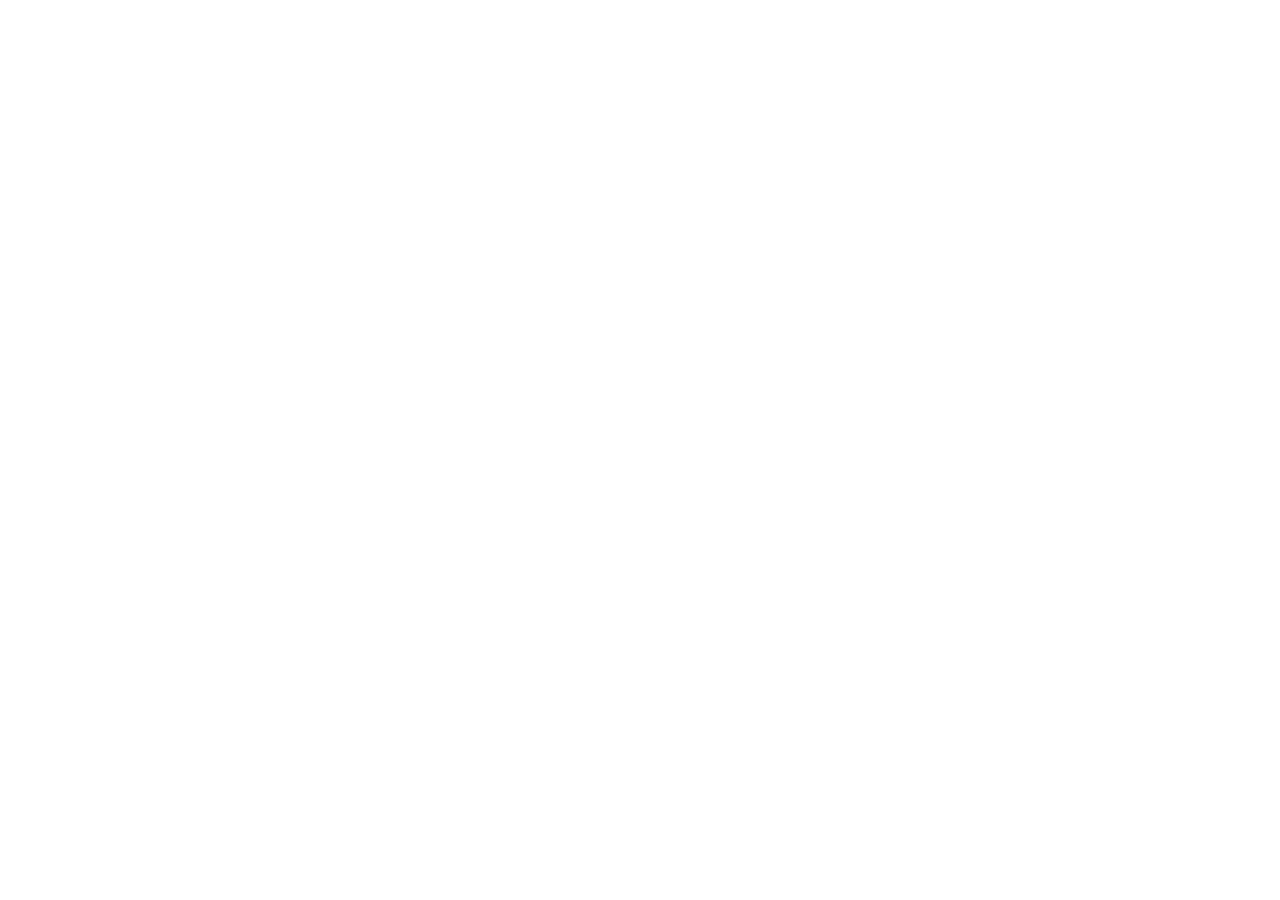
==== commit 827c2fce: "Add redirect and update viewport in index.html Updated the index.html file to include a redirect to " ====
--- a/index.html
+++ b/index.html
@@ -2,302 +2,40 @@
 <html lang="en">
 <head>
     <meta charset="UTF-8" />
-    <meta name="viewport" content="width=device-width, initial-scale=1.0, viewport-fit=cover, maximum-scale=1.0, user-scalable=no" />
-    <meta name="theme-color" content="#d62828" />
-    <meta name="apple-mobile-web-app-capable" content="yes" />
-    <meta name="apple-mobile-web-app-status-bar-style" content="black-translucent" />
-    <meta name="apple-mobile-web-app-title" content="Restoran Pak Haji Ali & Muiz Hot Chicken" />
-    <meta name="description" content="Restoran Pak Haji Ali & Muiz Hot Chicken - Subang Jaya (USJ 8). JAKIM Halal certified, serving crispy fried chicken, Nasi Kandar & Malaysian-Thai cuisine." />
-    <link rel="manifest" href="manifest.json" />
-    <link rel="icon" type="image/svg+xml" href="favicon.svg" />
-    <link rel="icon" type="image/png" sizes="96x96" href="favicon-96x96.png" />
-    <link rel="apple-touch-icon" href="apple-touch-icon.png" />
-
-    <title>Restoran Pak Haji Ali & Muiz Hot Chicken - Subang Jaya (USJ 8)</title>
-     <!-- ✅ ADD THESE LINES -->
-    <link rel="canonical" href="https://pakhajiali.github.io/muizhotchichicken/" />
-    
-    <!-- Open Graph for social sharing (WhatsApp, Facebook, etc.) -->
-    <meta property="og:title" content="Restoran Pak Haji Ali & Muiz Hot Chicken - Subang Jaya (USJ 8)" />
-    <meta property="og:description" content="JAKIM Halal certified crispy Muiz Hot Chicken, Nasi Kandar & Tomyam in USJ 8. Order now for dine-in or delivery!" />
-    <meta property="og:image" content="https://pakhajiali.github.io/muizhotchichicken/logo.webp" />
-    <meta property="og:image:width" content="1200" />
-    <meta property="og:image:height" content="630" />
-    <meta property="og:url" content="https://pakhajiali.github.io/muizhotchichicken/" />
-    <meta property="og:type" content="website" />
-    <meta property="og:site_name" content="Restoran Pak Haji Ali & Muiz Hot Chicken" />
-    
-    <!-- Twitter Cards -->
-    <meta name="twitter:card" content="summary_large_image" />
-    <meta name="twitter:title" content="Restoran Pak Haji Ali & Muiz Hot Chicken - Subang Jaya (USJ 8)" />
-    <meta name="twitter:description" content="JAKIM Halal certified crispy Muiz Hot Chicken, Nasi Kandar & Tomyam in USJ 8." />
-    <meta name="twitter:image" content="https://pakhajiali.github.io/muizhotchichicken/logo.webp" />
-
-    <!-- Font Awesome (non-blocking) -->
-    <link rel="preload" href="https://cdnjs.cloudflare.com/ajax/libs/font-awesome/6.5.0/webfonts/fa-solid-900.woff2" as="font" type="font/woff2" crossorigin />
-    <link rel="stylesheet" href="https://cdnjs.cloudflare.com/ajax/libs/font-awesome/6.5.0/css/all.min.css" media="print" onload="this.media='all'" />
-    <noscript><link rel="stylesheet" href="https://cdnjs.cloudflare.com/ajax/libs/font-awesome/6.5.0/css/all.min.css" /></noscript>
-
-    <!-- Main CSS -->
-    <link rel="stylesheet" href="style.css" />
+    <meta name="viewport" content="width=device-width, initial-scale=1.0" />
+    <title>Redirecting to Restoran Pak Haji Ali & Muiz Hot Chicken</title>
+    <meta http-equiv="refresh" content="0; url=https://pakhajiali.github.io/muizhotchicken/" />
+    <link rel="canonical" href="https://pakhajiali.github.io/muizhotchicken/" />
+    <style>
+        body {
+            font-family: -apple-system, BlinkMacSystemFont, "Segoe UI", Roboto, sans-serif;
+            display: flex;
+            align-items: center;
+            justify-content: center;
+            height: 100vh;
+            margin: 0;
+            background: #f2f2f7;
+            color: #1c1c1e;
+            text-align: center;
+            padding: 20px;
+        }
+        .container {
+            max-width: 400px;
+        }
+        .logo { font-size: 60px; margin-bottom: 16px; }
+        h1 { font-size: 24px; font-weight: 800; color: #d62828; }
+        p { color: #6c6c70; }
+        a { color: #d62828; font-weight: 700; text-decoration: none; }
+        a:hover { text-decoration: underline; }
+    </style>
 </head>
 <body>
-
-    <!-- ===== TOAST ===== -->
-    <div id="toast" class="toast"></div>
-
-    <!-- ===== APP HEADER ===== -->
-    <header class="app-header">
-        <div class="app-header-inner">
-            <h1>
-                Restoran Pak Haji Ali &amp; Muiz Hot Chicken
-                <small>Subang Jaya (USJ 8)</small>
-            </h1>
-            <div class="header-actions">
-                <button id="headerCartBtn" aria-label="Cart">
-                    <i class="fas fa-shopping-bag"></i>
-                    <span class="header-cart-badge" id="headerCartBadge">0</span>
-                </button>
-            </div>
-        </div>
-    </header>
-
-    <!-- ===== PAGES ===== -->
-
-    <!-- HOME -->
-    <main class="container" id="pageHome">
-        <div class="page active" data-page="home">
-
-            <!-- Hero -->
-            <div class="hero">
-                <div class="hero-badge"><i class="fas fa-certificate"></i> JAKIM Halal</div>
-                <h2>Best Crispy Chicken<br />in Subang Jaya</h2>
-                <p>Est. 1 May 2026 • USJ 8 • Dine-in, takeaway &amp; delivery</p>
-                <div class="hero-actions">
-                    <a href="#menu" class="btn btn-white" id="heroMenuBtn"><i class="fas fa-utensils"></i> View Menu</a>
-                    <a href="https://wa.me/60179081447?text=Hi%2C%20I%20want%20to%20place%20an%20order%20from%20Restoran%20Pak%20Haji%20Ali%20%26%20Muiz%20Hot%20Chicken%20-%20Subang%20Jaya%20(USJ%208)." target="_blank" rel="noopener" class="btn btn-outline-white"><i class="fab fa-whatsapp"></i> Order Now</a>
-                </div>
-            </div>
-
-            <!-- Quick Stats -->
-            <div class="quick-stats">
-                <div class="quick-stat">
-                    <i class="fas fa-drumstick-bite"></i>
-                    <strong>200+</strong>
-                    <small>Branches Nationwide</small>
-                </div>
-                <div class="quick-stat">
-                    <i class="fas fa-star"></i>
-                    <strong>5★</strong>
-                    <small>Google Rated</small>
-                </div>
-                <div class="quick-stat">
-                    <i class="fas fa-clock"></i>
-                    <strong>9am–9pm</strong>
-                    <small>Open Daily</small>
-                </div>
-            </div>
-
-            <!-- Featured Items -->
-            <div style="margin-bottom: 6px;">
-                <h3 class="section-title">🔥 Most Ordered</h3>
-                <p class="section-sub">Customer favourites from our kitchen</p>
-            </div>
-            <div class="featured-scroll" id="featuredScroll">
-                <!-- Rendered by JS -->
-            </div>
-
-            <!-- Reviews -->
-            <div style="margin-top: 6px; margin-bottom: 6px;">
-                <h3 class="section-title">💬 Customer Reviews</h3>
-                <p class="section-sub">What people are saying on Google</p>
-            </div>
-            <div class="review-scroll" id="reviewScroll">
-                <!-- Rendered by JS -->
-            </div>
-
-            <!-- About Snippet -->
-            <div class="about-snippet">
-                <h3>Restoran <span>Pak Haji Ali</span> &amp; Muiz Hot Chicken</h3>
-                <p>Established on <strong>1 May 2026</strong>, we serve <strong>JAKIM Halal</strong> certified crispy Muiz Hot Chicken, authentic Nasi Kandar, and Malaysian-Thai favourites in <strong>Subang Jaya (USJ 8)</strong>.</p>
-                <p style="font-size:13px;color:var(--text-tertiary);">📍 Goodyear Court 6, Persiaran Mulia, USJ 8</p>
-                <div class="tags">
-                    <span><i class="fas fa-certificate" style="color:var(--primary);"></i> Halal</span>
-                    <span><i class="fas fa-shield-halved" style="color:var(--primary);"></i> MeSTI</span>
-                    <span><i class="fas fa-utensils"></i> Nasi Kandar</span>
-                    <span><i class="fas fa-drumstick-bite"></i> Fried Chicken</span>
-                    <span><i class="fas fa-pepper-hot"></i> Tomyam</span>
-                </div>
-            </div>
-
-            <!-- Certifications -->
-            <div style="background:var(--bg-card);border-radius:var(--radius);padding:18px 20px;box-shadow:var(--shadow);margin-bottom:16px;">
-                <div style="display:flex;flex-wrap:wrap;gap:10px;align-items:center;justify-content:space-between;">
-                    <div style="display:flex;align-items:center;gap:12px;">
-                        <span style="font-size:28px;">✅</span>
-                        <div>
-                            <div style="font-weight:700;font-size:14px;color:var(--dark);">JAKIM Halal &amp; MeSTI Certified</div>
-                            <div style="font-size:12px;color:var(--text-tertiary);">Product &amp; premises certified</div>
-                        </div>
-                    </div>
-                    <a href="#profile" style="font-size:13px;font-weight:600;color:var(--primary);">Learn more →</a>
-                </div>
-            </div>
-
-        </div>
-    </main>
-
-    <!-- MENU -->
-    <main class="container" id="pageMenu">
-        <div class="page" data-page="menu">
-
-            <div style="margin-bottom:4px;">
-                <h2 class="section-title">Our Menu</h2>
-                <p class="section-sub">Tap any item to customise &amp; add to cart</p>
-            </div>
-
-            <!-- Category filter -->
-            <div class="menu-categories" id="menuCategories">
-                <!-- Rendered by JS -->
-            </div>
-
-            <!-- Product grid -->
-            <div class="menu-grid" id="menuGrid">
-                <!-- Rendered by JS -->
-            </div>
-
-        </div>
-    </main>
-
-    <!-- CART -->
-    <main class="container" id="pageCart">
-        <div class="page" data-page="cart">
-
-            <h2 class="section-title">🛒 Your Cart</h2>
-            <p class="section-sub" id="cartSub">Review your order</p>
-
-            <div id="cartContent">
-                <!-- Rendered by JS -->
-            </div>
-
-        </div>
-    </main>
-
-    <!-- ORDERS -->
-    <main class="container" id="pageOrders">
-        <div class="page" data-page="orders">
-
-            <h2 class="section-title">📦 Order History</h2>
-            <p class="section-sub">Your past orders</p>
-
-            <div id="ordersContent">
-                <!-- Rendered by JS -->
-            </div>
-
-        </div>
-    </main>
-
-    <!-- PROFILE -->
-    <main class="container" id="pageProfile">
-        <div class="page" data-page="profile">
-
-            <div class="profile-card">
-                <div class="logo">🍗</div>
-                <h2>Restoran Pak Haji Ali &amp; Muiz Hot Chicken</h2>
-                <div class="sub">Subang Jaya (USJ 8)</div>
-                <div class="badge-row">
-                    <span><i class="fas fa-certificate" style="color:var(--primary);"></i> JAKIM Halal</span>
-                    <span><i class="fas fa-shield-halved" style="color:var(--primary);"></i> MeSTI</span>
-                    <span><i class="fas fa-star" style="color:#f59e0b;"></i> 5★ Rated</span>
-                </div>
-            </div>
-
-            <div class="profile-hours">
-                <h4><i class="fas fa-clock" style="color:var(--primary);"></i> Opening Hours</h4>
-                <p><i class="fas fa-calendar-day"></i> Monday – Sunday</p>
-                <p><i class="fas fa-clock"></i> 9:00 AM – 9:00 PM</p>
-            </div>
-
-            <div class="profile-links">
-                <a href="https://wa.me/60179081447?text=Hi%2C%20I%20want%20to%20place%20an%20order%20from%20Restoran%20Pak%20Haji%20Ali%20%26%20Muiz%20Hot%20Chicken%20-%20Subang%20Jaya%20(USJ%208)." target="_blank" rel="noopener"><i class="fab fa-whatsapp"></i> WhatsApp</a>
-                <a href="tel:+60179081447"><i class="fas fa-phone"></i> Call Us</a>
-                <a href="https://g.page/r/CUrZw9xvAXIPEBE" target="_blank" rel="noopener"><i class="fas fa-map-pin"></i> Google Maps</a>
-                <a href="https://g.page/r/CUrZw9xvAXIPEBE/review" target="_blank" rel="noopener"><i class="fas fa-star"></i> Leave a Review</a>
-                <a href="https://www.facebook.com/61591075012810/" target="_blank" rel="noopener"><i class="fab fa-facebook"></i> Facebook</a>
-                <a href="https://www.tiktok.com/@muiz.fried.chicken" target="_blank" rel="noopener"><i class="fab fa-tiktok"></i> TikTok</a>
-                <a href="https://www.youtube.com/@MHCRestoranPakHajiAli" target="_blank" rel="noopener"><i class="fab fa-youtube"></i> YouTube</a>
-                <a href="https://r.grab.com/g/6-20260630_094247_c8be9e5df8e142aeba682bdb1ba93358_MEXMPS-1-C6D2TUKFCP2UT6" target="_blank" rel="noopener"><i class="fas fa-bag-shopping"></i> GrabFood</a>
-                <a href="https://www.foodpanda.my/restaurant/bn66/restoran-pak-haji-ali-and-muiz-hot-chicken-bn66" target="_blank" rel="noopener"><i class="fas fa-utensils"></i> Foodpanda</a>
-                <a href="https://shopee.com.my/universal-link/now-food/shop/20561288?deep_and_deferred=1&shareChannel=copy_info" target="_blank" rel="noopener"><i class="fas fa-store"></i> ShopeeFood</a>
-                <a href="https://link.misirakyat.com/vendor/a1fc8eb6-2559-4031-b513-e5c07874a04b" target="_blank" rel="noopener"><i class="fas fa-mobile-screen"></i> Misirakyat</a>
-                <a href="/menu/catering/"><i class="fas fa-utensils"></i> Catering</a>
-                <a href="/menu/company-profile.html"><i class="fas fa-file-pdf"></i> Company Profile</a>
-            </div>
-
-            <div style="background:var(--bg-card);border-radius:var(--radius);padding:16px 18px;box-shadow:var(--shadow);font-size:13px;color:var(--text-tertiary);text-align:center;margin-bottom:16px;">
-                <p><i class="fas fa-location-dot" style="color:var(--primary);"></i> J2-00-04, Subang Perdana Phase 3, Persiaran Mulia, Goodyear Court 6, USJ 8, 47610 Subang Jaya, Selangor</p>
-            </div>
-
-            <div style="background:var(--bg-card);border-radius:var(--radius);padding:14px 16px;box-shadow:var(--shadow);font-size:12px;color:var(--text-tertiary);text-align:center;border-left:3px solid var(--primary);">
-                <p><i class="fas fa-triangle-exclamation" style="color:var(--primary);"></i> <strong>Notice:</strong> We are an independent establishment at Goodyear Court 6, USJ 8. Not affiliated with Restoran Pak Ali in USJ 9.</p>
-            </div>
-
-        </div>
-    </main>
-
-    <!-- ===== BOTTOM NAV ===== -->
-    <nav class="bottom-nav" id="bottomNav" role="tablist">
-        <button class="active" data-page="home" role="tab" aria-selected="true">
-            <i class="fas fa-house"></i>
-            <span>Home</span>
-        </button>
-        <button data-page="menu" role="tab" aria-selected="false">
-            <i class="fas fa-utensils"></i>
-            <span>Menu</span>
-        </button>
-        <button data-page="cart" role="tab" aria-selected="false" id="navCartBtn">
-            <i class="fas fa-shopping-bag"></i>
-            <span>Cart</span>
-            <span class="nav-badge" id="navCartBadge">0</span>
-        </button>
-        <button data-page="orders" role="tab" aria-selected="false">
-            <i class="fas fa-clock-rotate-left"></i>
-            <span>Orders</span>
-        </button>
-        <button data-page="profile" role="tab" aria-selected="false">
-            <i class="fas fa-user"></i>
-            <span>Profile</span>
-        </button>
-    </nav>
-
-    <!-- ===== MODAL ===== -->
-    <div class="modal-overlay" id="modalOverlay">
-        <div class="modal-sheet" id="modalSheet">
-            <div class="handle"></div>
-            <img id="modalImg" src="" alt="Product" />
-            <h3 id="modalName">Product Name</h3>
-            <div class="desc" id="modalDesc">Description</div>
-            <div class="price" id="modalPrice">RM0.00</div>
-
-            <div class="qty-row">
-                <button id="modalQtyMinus"><i class="fas fa-minus"></i></button>
-                <input type="number" id="modalQty" value="1" min="1" />
-                <button id="modalQtyPlus"><i class="fas fa-plus"></i></button>
-            </div>
-
-            <div class="request-field">
-                <label for="modalRequest"><i class="fas fa-pen"></i> Special request (optional)</label>
-                <textarea id="modalRequest" rows="2" placeholder="e.g. less spicy, extra sauce…"></textarea>
-            </div>
-
-            <div class="modal-actions">
-                <button class="btn-add" id="modalAddCart"><i class="fas fa-shopping-cart"></i> Add to Cart</button>
-                <a class="btn-wa" id="modalWaBtn" href="#" target="_blank" rel="noopener"><i class="fab fa-whatsapp"></i> Order via WhatsApp</a>
-            </div>
-        </div>
+    <div class="container">
+        <div class="logo">🍗</div>
+        <h1>Redirecting...</h1>
+        <p>You're being redirected to the new website:</p>
+        <p><a href="https://pakhajiali.github.io/muizhotchicken/">Restoran Pak Haji Ali &amp; Muiz Hot Chicken</a></p>
+        <p style="font-size: 13px; margin-top: 20px; color: #8e8e93;">If you're not redirected automatically, <a href="https://pakhajiali.github.io/muizhotchicken/">click here</a>.</p>
     </div>
-
-    <!-- ===== SCRIPTS ===== -->
-    <script src="script.js" defer></script>
 </body>
-                                            </html>
+</html>
